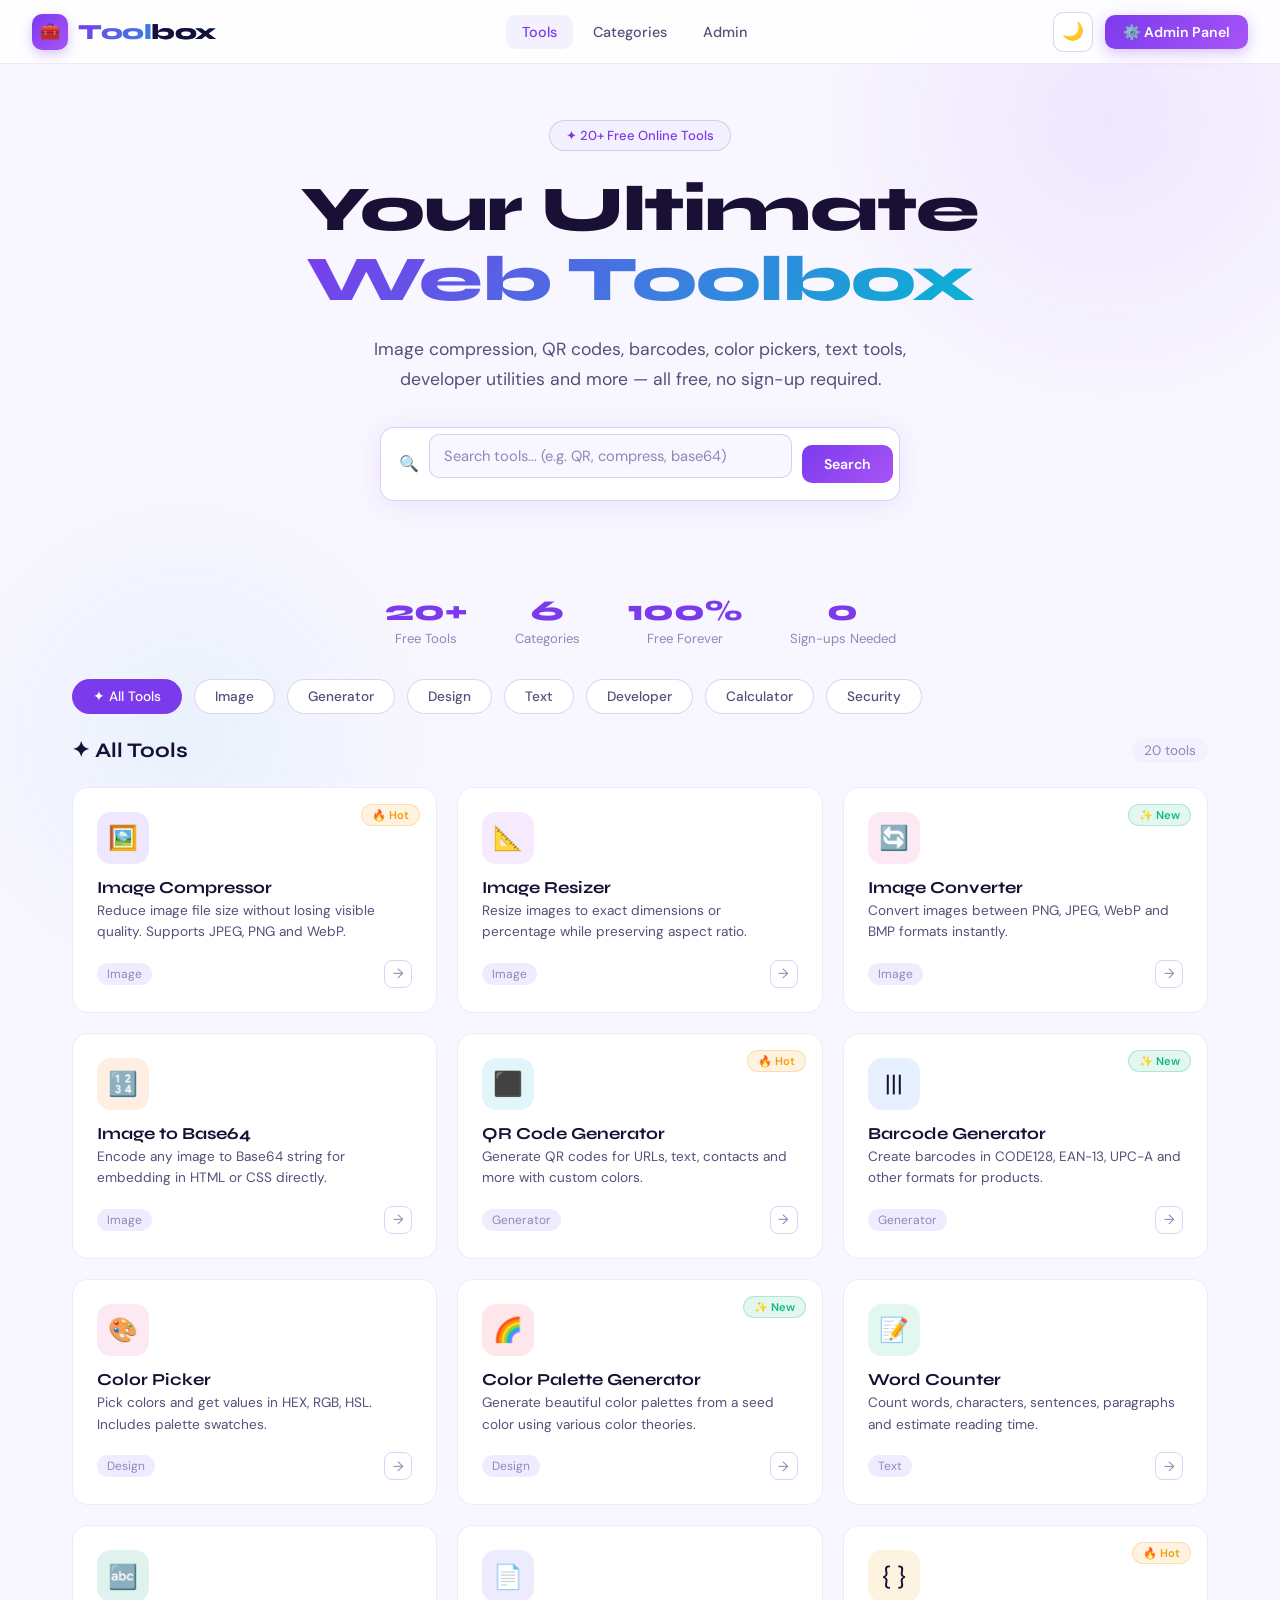
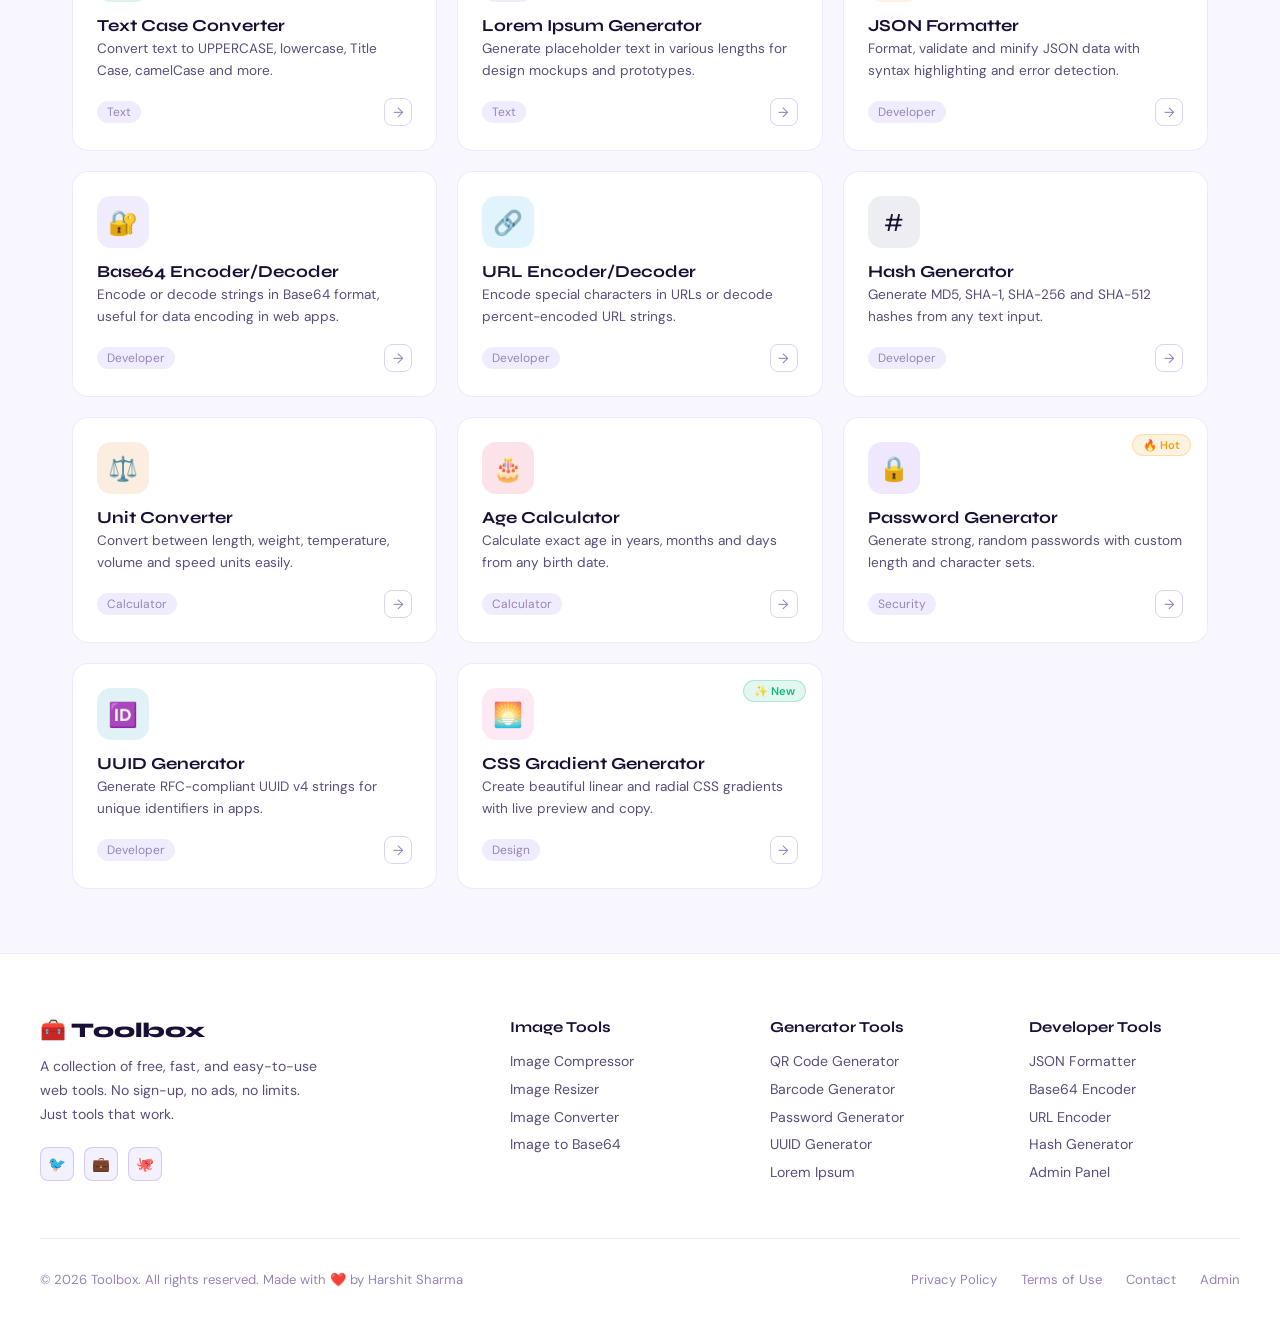
==== index.html @ 97816bcd "baby" ====
<!DOCTYPE html>
<html lang="en">
<head>
  <meta charset="UTF-8">
  <meta name="viewport" content="width=device-width, initial-scale=1.0">
  <title>Toolbox — All Web Tools in One Place</title>
  <link rel="stylesheet" href="css/style.css">
</head>
<body>

  <!-- ===== NAVBAR ===== -->
  <nav class="navbar" id="navbar">
    <a href="index.html" class="nav-logo">
      <div class="logo-icon">🧰</div>
      <span>Tool<span style="-webkit-text-fill-color:var(--text)">box</span></span>
    </a>
    <div class="nav-links">
      <a href="#tools" class="nav-link active">Tools</a>
      <a href="#categories" class="nav-link">Categories</a>
      <a href="admin.html" class="nav-link">Admin</a>
    </div>
    <div class="nav-actions">
      <button class="theme-toggle" title="Toggle theme">🌙</button>
      <a href="admin.html" class="btn-admin">⚙️ Admin Panel</a>
    </div>
    <!-- Logged-in user menu -->
      <div id="userNav" style="display:none;align-items:center;gap:10px;position:relative">
        <div class="user-avatar" id="userAvatar" onclick="toggleUserMenu()" title="Account menu"></div>
        <div class="user-menu" id="userMenu">
          <div class="user-menu-header">
            <div class="user-menu-name" id="userMenuName"></div>
            <div class="user-menu-email" id="userMenuEmail"></div>
          </div>
          <a href="index.html" class="user-menu-item">🧰 My Tools</a>
          <a href="admin.html" class="user-menu-item">⚙️ Admin Panel</a>
          <a href="auth.html?redirect=force" class="user-menu-item" onclick="logout();return false">🚪 Sign Out</a>
        </div>
      </div>
    </div>
  </nav>

  <!-- ===== HOME PAGE ===== -->
  <div id="homePage">

    <!-- HERO -->
    <section class="hero">
      <div class="hero-badge">✦ 20+ Free Online Tools</div>
      <h1>Your Ultimate<br><span class="gradient-text">Web Toolbox</span></h1>
      <p>Image compression, QR codes, barcodes, color pickers, text tools, developer utilities and more — all free, no sign-up required.</p>
      <div class="hero-search">
        <span style="font-size:1rem;color:var(--text3)">🔍</span>
        <input type="text" id="searchInput" placeholder="Search tools... (e.g. QR, compress, base64)">
        <button class="search-btn">Search</button>
      </div>
    </section>

    <!-- STATS -->
    <div class="stats-bar">
      <div class="stat-item"><div class="num">20+</div><div class="lbl">Free Tools</div></div>
      <div class="stat-item"><div class="num">6</div><div class="lbl">Categories</div></div>
      <div class="stat-item"><div class="num">100%</div><div class="lbl">Free Forever</div></div>
      <div class="stat-item"><div class="num">0</div><div class="lbl">Sign-ups Needed</div></div>
    </div>

    <!-- FILTERS -->
    <div class="filters-wrap" id="filtersWrap"></div>

    <!-- TOOLS GRID -->
    <section class="tools-section" id="tools">
      <div class="section-header">
        <div class="section-title">✦ All Tools</div>
        <div class="tools-count" id="toolsCount">Loading...</div>
      </div>
      <div class="tools-grid" id="toolsGrid"></div>
    </section>

  </div>

  <!-- ===== TOOL PAGE ===== -->
  <div id="toolPage" class="hidden">
    <div class="tool-page-header">
      <button class="back-btn" onclick="goHome()">← Back to Tools</button>
      <div style="display:flex;align-items:center;gap:14px">
        <div id="toolPageIcon" style="font-size:2.5rem"></div>
        <div>
          <h1 class="tool-page-title" id="toolPageTitle"></h1>
          <p class="tool-page-desc" id="toolPageDesc"></p>
        </div>
      </div>
    </div>
    <div class="tool-container">
      <div id="toolContent"></div>
    </div>
  </div>

  <!-- ===== FOOTER ===== -->
  <footer class="footer" id="footer">
    <div class="footer-grid">
      <div class="footer-brand">
        <div class="logo">🧰 Toolbox</div>
        <p>A collection of free, fast, and easy-to-use web tools. No sign-up, no ads, no limits. Just tools that work.</p>
        <div style="display:flex;gap:10px;margin-top:1.25rem">
          <a href="#" style="width:34px;height:34px;border-radius:8px;background:var(--surface2);border:1px solid var(--border2);display:flex;align-items:center;justify-content:center;font-size:0.9rem;text-decoration:none">🐦</a>
          <a href="#" style="width:34px;height:34px;border-radius:8px;background:var(--surface2);border:1px solid var(--border2);display:flex;align-items:center;justify-content:center;font-size:0.9rem;text-decoration:none">💼</a>
          <a href="#" style="width:34px;height:34px;border-radius:8px;background:var(--surface2);border:1px solid var(--border2);display:flex;align-items:center;justify-content:center;font-size:0.9rem;text-decoration:none">🐙</a>
        </div>
      </div>
      <div class="footer-col">
        <h4>Image Tools</h4>
        <a href="#" onclick="openTool('img-compress');return false">Image Compressor</a>
        <a href="#" onclick="openTool('img-resize');return false">Image Resizer</a>
        <a href="#" onclick="openTool('img-convert');return false">Image Converter</a>
        <a href="#" onclick="openTool('img-bg-color');return false">Image to Base64</a>
      </div>
      <div class="footer-col">
        <h4>Generator Tools</h4>
        <a href="#" onclick="openTool('qr-gen');return false">QR Code Generator</a>
        <a href="#" onclick="openTool('barcode-gen');return false">Barcode Generator</a>
        <a href="#" onclick="openTool('password-gen');return false">Password Generator</a>
        <a href="#" onclick="openTool('uuid-gen');return false">UUID Generator</a>
        <a href="#" onclick="openTool('lorem-gen');return false">Lorem Ipsum</a>
      </div>
      <div class="footer-col">
        <h4>Developer Tools</h4>
        <a href="#" onclick="openTool('json-formatter');return false">JSON Formatter</a>
        <a href="#" onclick="openTool('base64');return false">Base64 Encoder</a>
        <a href="#" onclick="openTool('url-encode');return false">URL Encoder</a>
        <a href="#" onclick="openTool('hash-gen');return false">Hash Generator</a>
        <a href="admin.html">Admin Panel</a>
      </div>
    </div>
    <div class="footer-bottom">
      <p>© 2026 Toolbox. All rights reserved. Made with ❤️ by Harshit Sharma</p>
      <div class="footer-links">
        <a href="#">Privacy Policy</a>
        <a href="#">Terms of Use</a>
        <a href="#">Contact</a>
        <a href="admin.html">Admin</a>
      </div>
    </div>
  </footer>

  <!-- Toast container -->
  <div class="toast-container"></div>

  <script src="js/main.js"></script>
  <script>
    function initAuth() {
      const sess = JSON.parse(localStorage.getItem('toolbox_session') || sessionStorage.getItem('toolbox_session') || 'null');
      const guestNav = document.getElementById('guestNav');
      const userNav = document.getElementById('userNav');
      if (sess && sess.loggedIn) {
        guestNav.style.display = 'none';
        userNav.style.display = 'flex';
        const initials = sess.name.split(' ').map(w=>w[0]).join('').slice(0,2).toUpperCase();
        document.getElementById('userAvatar').textContent = initials;
        document.getElementById('userMenuName').textContent = sess.name;
        document.getElementById('userMenuEmail').textContent = sess.email;
      } else {
        guestNav.style.display = 'flex';
        userNav.style.display = 'none';
      }
    }
    function toggleUserMenu() {
      document.getElementById('userMenu').classList.toggle('open');
    }
    function logout() {
      localStorage.removeItem('toolbox_session');
      sessionStorage.removeItem('toolbox_session');
      showToast('Signed out successfully', 'info');
      setTimeout(() => { initAuth(); }, 300);
    }
    document.addEventListener('click', (e) => {
      const menu = document.getElementById('userMenu');
      const avatar = document.getElementById('userAvatar');
      if (menu && !menu.contains(e.target) && e.target !== avatar) menu.classList.remove('open');
    });
    initAuth();
  </script>
</body>
</html>
---- css/style.css ----
/* ===== GOOGLE FONTS ===== */
@import url('https://fonts.googleapis.com/css2?family=Syne:wght@400;500;600;700;800&family=DM+Sans:ital,opsz,wght@0,9..40,300;0,9..40,400;0,9..40,500;0,9..40,600;1,9..40,300&display=swap');

/* ===== CSS VARIABLES ===== */
:root {
  --font-display: 'Syne', sans-serif;
  --font-body: 'DM Sans', sans-serif;

  /* Light Theme */
  --bg: #f8f6ff;
  --bg2: #ffffff;
  --bg3: #f0ecff;
  --surface: #ffffff;
  --surface2: #f4f1ff;
  --border: rgba(120, 80, 220, 0.12);
  --border2: rgba(120, 80, 220, 0.25);
  --text: #1a1035;
  --text2: #5a4d7a;
  --text3: #9585b8;
  --accent: #7c3aed;
  --accent2: #a855f7;
  --accent3: #06b6d4;
  --accent4: #f59e0b;
  --green: #10b981;
  --pink: #ec4899;
  --red: #ef4444;
  --shadow: 0 4px 24px rgba(124, 58, 237, 0.10);
  --shadow2: 0 8px 40px rgba(124, 58, 237, 0.18);
  --nav-bg: rgba(255,255,255,0.85);
  --card-hover: rgba(124, 58, 237, 0.04);
  --radius: 16px;
  --radius-sm: 10px;
  --radius-lg: 24px;
  --transition: all 0.3s cubic-bezier(0.4, 0, 0.2, 1);
}

[data-theme="dark"] {
  --bg: #0f0a1e;
  --bg2: #1a1035;
  --bg3: #150d2a;
  --surface: #1e1540;
  --surface2: #251b4a;
  --border: rgba(160, 120, 255, 0.12);
  --border2: rgba(160, 120, 255, 0.28);
  --text: #f0ecff;
  --text2: #c4b5fd;
  --text3: #7c6aaa;
  --accent: #a78bfa;
  --accent2: #c084fc;
  --accent3: #22d3ee;
  --accent4: #fbbf24;
  --green: #34d399;
  --pink: #f472b6;
  --red: #f87171;
  --shadow: 0 4px 24px rgba(0,0,0,0.4);
  --shadow2: 0 8px 40px rgba(0,0,0,0.6);
  --nav-bg: rgba(15, 10, 30, 0.9);
  --card-hover: rgba(167, 139, 250, 0.06);
}

/* ===== RESET ===== */
*, *::before, *::after { box-sizing: border-box; margin: 0; padding: 0; }
html { scroll-behavior: smooth; }
body {
  font-family: var(--font-body);
  background: var(--bg);
  color: var(--text);
  min-height: 100vh;
  transition: background 0.4s, color 0.4s;
  overflow-x: hidden;
}

/* ===== SCROLLBAR ===== */
::-webkit-scrollbar { width: 6px; }
::-webkit-scrollbar-track { background: var(--bg); }
::-webkit-scrollbar-thumb { background: var(--accent); border-radius: 99px; }

/* ===== BACKGROUND DECORATION ===== */
body::before {
  content: '';
  position: fixed;
  top: -20%;
  right: -10%;
  width: 600px;
  height: 600px;
  background: radial-gradient(circle, rgba(124,58,237,0.08) 0%, transparent 70%);
  pointer-events: none;
  z-index: 0;
  animation: bgPulse 8s ease-in-out infinite alternate;
}
body::after {
  content: '';
  position: fixed;
  bottom: -10%;
  left: -5%;
  width: 500px;
  height: 500px;
  background: radial-gradient(circle, rgba(6,182,212,0.06) 0%, transparent 70%);
  pointer-events: none;
  z-index: 0;
  animation: bgPulse 10s ease-in-out infinite alternate-reverse;
}
@keyframes bgPulse { from { transform: scale(1); opacity: 0.5; } to { transform: scale(1.2); opacity: 1; } }

/* ===== NAVBAR ===== */
.navbar {
  position: fixed;
  top: 0;
  left: 0;
  right: 0;
  z-index: 1000;
  background: var(--nav-bg);
  backdrop-filter: blur(20px);
  -webkit-backdrop-filter: blur(20px);
  border-bottom: 1px solid var(--border);
  padding: 0 2rem;
  height: 64px;
  display: flex;
  align-items: center;
  justify-content: space-between;
  transition: var(--transition);
}
.navbar.scrolled { box-shadow: var(--shadow); }
.nav-logo {
  display: flex;
  align-items: center;
  gap: 10px;
  text-decoration: none;
  font-family: var(--font-display);
  font-size: 1.35rem;
  font-weight: 800;
  color: var(--text);
  letter-spacing: -0.5px;
}
.nav-logo .logo-icon {
  width: 36px;
  height: 36px;
  background: linear-gradient(135deg, var(--accent), var(--accent2));
  border-radius: 10px;
  display: flex;
  align-items: center;
  justify-content: center;
  font-size: 1rem;
  box-shadow: 0 4px 12px rgba(124,58,237,0.3);
  animation: logoFloat 4s ease-in-out infinite;
}
@keyframes logoFloat { 0%,100% { transform: translateY(0); } 50% { transform: translateY(-3px); } }
.nav-logo span { background: linear-gradient(135deg, var(--accent), var(--accent3)); -webkit-background-clip: text; -webkit-text-fill-color: transparent; background-clip: text; }

.nav-links { display: flex; align-items: center; gap: 0.25rem; }
.nav-link {
  padding: 8px 16px;
  border-radius: var(--radius-sm);
  text-decoration: none;
  font-size: 0.9rem;
  font-weight: 500;
  color: var(--text2);
  transition: var(--transition);
}
.nav-link:hover, .nav-link.active { color: var(--accent); background: var(--surface2); }

.nav-actions { display: flex; align-items: center; gap: 0.75rem; }
.theme-toggle {
  width: 40px;
  height: 40px;
  border-radius: 10px;
  border: 1px solid var(--border2);
  background: var(--surface);
  cursor: pointer;
  display: flex;
  align-items: center;
  justify-content: center;
  font-size: 1.1rem;
  transition: var(--transition);
  color: var(--text2);
}
.theme-toggle:hover { background: var(--surface2); transform: rotate(20deg); }
.btn-admin {
  padding: 8px 18px;
  background: linear-gradient(135deg, var(--accent), var(--accent2));
  color: #fff;
  border: none;
  border-radius: var(--radius-sm);
  font-size: 0.88rem;
  font-weight: 600;
  cursor: pointer;
  text-decoration: none;
  display: inline-flex;
  align-items: center;
  gap: 6px;
  transition: var(--transition);
  font-family: var(--font-body);
  box-shadow: 0 4px 14px rgba(124,58,237,0.3);
}
.btn-admin:hover { transform: translateY(-2px); box-shadow: 0 6px 20px rgba(124,58,237,0.4); }

/* ===== HERO SECTION ===== */
.hero {
  padding: 120px 2rem 60px;
  text-align: center;
  position: relative;
  z-index: 1;
}
.hero-badge {
  display: inline-flex;
  align-items: center;
  gap: 6px;
  background: var(--surface2);
  border: 1px solid var(--border2);
  border-radius: 99px;
  padding: 6px 16px;
  font-size: 0.82rem;
  font-weight: 500;
  color: var(--accent);
  margin-bottom: 1.5rem;
  animation: fadeDown 0.6s ease both;
}
.hero h1 {
  font-family: var(--font-display);
  font-size: clamp(2.4rem, 6vw, 4rem);
  font-weight: 800;
  line-height: 1.1;
  letter-spacing: -1px;
  margin-bottom: 1.2rem;
  animation: fadeUp 0.7s ease 0.1s both;
}
.hero h1 .gradient-text {
  background: linear-gradient(135deg, var(--accent), var(--accent3));
  -webkit-background-clip: text;
  -webkit-text-fill-color: transparent;
  background-clip: text;
}
.hero p {
  font-size: 1.1rem;
  color: var(--text2);
  max-width: 560px;
  margin: 0 auto 2rem;
  line-height: 1.7;
  animation: fadeUp 0.7s ease 0.2s both;
}
.hero-search {
  display: flex;
  align-items: center;
  max-width: 520px;
  margin: 0 auto;
  background: var(--surface);
  border: 1.5px solid var(--border2);
  border-radius: 14px;
  padding: 6px 6px 6px 18px;
  gap: 10px;
  box-shadow: var(--shadow);
  animation: fadeUp 0.7s ease 0.3s both;
  transition: var(--transition);
}
.hero-search:focus-within { border-color: var(--accent); box-shadow: 0 0 0 4px rgba(124,58,237,0.12); }
.hero-search input {
  flex: 1;
  border: none;
  outline: none;
  background: transparent;
  font-family: var(--font-body);
  font-size: 0.95rem;
  color: var(--text);
}
.hero-search input::placeholder { color: var(--text3); }
.search-btn {
  padding: 10px 22px;
  background: linear-gradient(135deg, var(--accent), var(--accent2));
  color: #fff;
  border: none;
  border-radius: 10px;
  font-size: 0.88rem;
  font-weight: 600;
  cursor: pointer;
  font-family: var(--font-body);
  transition: var(--transition);
}
.search-btn:hover { opacity: 0.9; transform: scale(0.98); }

/* ===== STATS BAR ===== */
.stats-bar {
  display: flex;
  justify-content: center;
  gap: 3rem;
  padding: 2rem;
  animation: fadeUp 0.7s ease 0.4s both;
  position: relative;
  z-index: 1;
}
.stat-item { text-align: center; }
.stat-item .num { font-family: var(--font-display); font-size: 1.8rem; font-weight: 800; color: var(--accent); }
.stat-item .lbl { font-size: 0.82rem; color: var(--text3); margin-top: 2px; }

/* ===== CATEGORY FILTERS ===== */
.filters-wrap {
  padding: 0 2rem 1.5rem;
  display: flex;
  align-items: center;
  gap: 0.75rem;
  overflow-x: auto;
  scrollbar-width: none;
  position: relative;
  z-index: 1;
  max-width: 1200px;
  margin: 0 auto;
}
.filters-wrap::-webkit-scrollbar { display: none; }
.filter-btn {
  padding: 8px 20px;
  border-radius: 99px;
  border: 1.5px solid var(--border2);
  background: var(--surface);
  font-size: 0.85rem;
  font-weight: 500;
  color: var(--text2);
  cursor: pointer;
  white-space: nowrap;
  transition: var(--transition);
  font-family: var(--font-body);
}
.filter-btn:hover { border-color: var(--accent); color: var(--accent); }
.filter-btn.active { background: var(--accent); color: #fff; border-color: var(--accent); }

/* ===== TOOLS GRID ===== */
.tools-section {
  padding: 0 2rem 4rem;
  max-width: 1200px;
  margin: 0 auto;
  position: relative;
  z-index: 1;
}
.section-header {
  display: flex;
  align-items: center;
  justify-content: space-between;
  margin-bottom: 1.5rem;
}
.section-title {
  font-family: var(--font-display);
  font-size: 1.3rem;
  font-weight: 700;
  color: var(--text);
}
.tools-count {
  font-size: 0.85rem;
  color: var(--text3);
  background: var(--surface2);
  padding: 4px 12px;
  border-radius: 99px;
}
.tools-grid {
  display: grid;
  grid-template-columns: repeat(auto-fill, minmax(280px, 1fr));
  gap: 1.25rem;
}

/* ===== TOOL CARD ===== */
.tool-card {
  background: var(--surface);
  border: 1px solid var(--border);
  border-radius: var(--radius);
  padding: 1.5rem;
  cursor: pointer;
  text-decoration: none;
  color: inherit;
  display: flex;
  flex-direction: column;
  gap: 0.8rem;
  transition: var(--transition);
  position: relative;
  overflow: hidden;
  animation: cardIn 0.5s ease both;
}
.tool-card::before {
  content: '';
  position: absolute;
  top: 0; left: 0; right: 0;
  height: 3px;
  background: linear-gradient(90deg, var(--card-accent, var(--accent)), var(--card-accent2, var(--accent2)));
  transform: scaleX(0);
  transform-origin: left;
  transition: transform 0.3s ease;
}
.tool-card:hover::before { transform: scaleX(1); }
.tool-card:hover {
  transform: translateY(-4px);
  box-shadow: var(--shadow2);
  border-color: var(--border2);
  background: var(--card-hover);
}
.card-icon {
  width: 52px;
  height: 52px;
  border-radius: 14px;
  display: flex;
  align-items: center;
  justify-content: center;
  font-size: 1.5rem;
  background: var(--icon-bg, var(--surface2));
  transition: var(--transition);
}
.tool-card:hover .card-icon { transform: scale(1.1) rotate(-5deg); }
.card-badge {
  position: absolute;
  top: 1rem;
  right: 1rem;
  font-size: 0.7rem;
  font-weight: 600;
  padding: 3px 10px;
  border-radius: 99px;
  background: var(--surface2);
  color: var(--accent);
  border: 1px solid var(--border2);
}
.card-badge.new { background: rgba(16,185,129,0.12); color: var(--green); border-color: rgba(16,185,129,0.25); }
.card-badge.hot { background: rgba(245,158,11,0.12); color: var(--accent4); border-color: rgba(245,158,11,0.25); }
.card-name {
  font-family: var(--font-display);
  font-size: 1.05rem;
  font-weight: 700;
  color: var(--text);
  margin-bottom: 2px;
}
.card-desc {
  font-size: 0.85rem;
  color: var(--text2);
  line-height: 1.6;
  flex: 1;
}
.card-meta {
  display: flex;
  align-items: center;
  justify-content: space-between;
  margin-top: 0.25rem;
}
.card-category {
  font-size: 0.75rem;
  color: var(--text3);
  background: var(--bg3);
  padding: 3px 10px;
  border-radius: 99px;
}
.card-arrow {
  width: 28px;
  height: 28px;
  border-radius: 8px;
  border: 1px solid var(--border2);
  display: flex;
  align-items: center;
  justify-content: center;
  font-size: 0.85rem;
  color: var(--text3);
  transition: var(--transition);
}
.tool-card:hover .card-arrow { background: var(--accent); color: #fff; border-color: var(--accent); transform: translateX(3px); }

@keyframes cardIn {
  from { opacity: 0; transform: translateY(20px); }
  to { opacity: 1; transform: translateY(0); }
}

/* ===== TOOL PAGE ===== */
.tool-page { display: none; }
.tool-page.active { display: block; }
.tool-page-header {
  padding: 90px 2rem 2rem;
  max-width: 800px;
  margin: 0 auto;
  position: relative;
  z-index: 1;
}
.back-btn {
  display: inline-flex;
  align-items: center;
  gap: 8px;
  font-size: 0.88rem;
  color: var(--text2);
  background: var(--surface);
  border: 1px solid var(--border2);
  border-radius: var(--radius-sm);
  padding: 8px 16px;
  cursor: pointer;
  margin-bottom: 1.5rem;
  transition: var(--transition);
  font-family: var(--font-body);
}
.back-btn:hover { color: var(--accent); border-color: var(--accent); }
.tool-page-title {
  font-family: var(--font-display);
  font-size: 2rem;
  font-weight: 800;
  margin-bottom: 0.5rem;
}
.tool-page-desc { font-size: 1rem; color: var(--text2); line-height: 1.7; }

.tool-container {
  max-width: 800px;
  margin: 0 auto;
  padding: 0 2rem 4rem;
  position: relative;
  z-index: 1;
}
.tool-card-inner {
  background: var(--surface);
  border: 1px solid var(--border);
  border-radius: var(--radius-lg);
  padding: 2rem;
  box-shadow: var(--shadow);
}
.tool-card-inner h3 {
  font-family: var(--font-display);
  font-size: 1.1rem;
  font-weight: 700;
  margin-bottom: 1.2rem;
  color: var(--text);
}

/* ===== FORM ELEMENTS ===== */
label { font-size: 0.85rem; color: var(--text2); margin-bottom: 6px; display: block; font-weight: 500; }
input[type="text"], input[type="number"], input[type="email"], input[type="url"],
select, textarea {
  width: 100%;
  padding: 11px 14px;
  border-radius: var(--radius-sm);
  border: 1.5px solid var(--border2);
  background: var(--bg);
  color: var(--text);
  font-family: var(--font-body);
  font-size: 0.92rem;
  outline: none;
  transition: var(--transition);
  margin-bottom: 1rem;
}
input:focus, select:focus, textarea:focus { border-color: var(--accent); box-shadow: 0 0 0 4px rgba(124,58,237,0.1); }
textarea { resize: vertical; min-height: 100px; }
input[type="color"] {
  width: 100%;
  height: 48px;
  border-radius: var(--radius-sm);
  border: 1.5px solid var(--border2);
  background: var(--bg);
  cursor: pointer;
  padding: 4px;
  margin-bottom: 1rem;
}
input[type="range"] { width: 100%; accent-color: var(--accent); margin-bottom: 1rem; }
.input-row { display: flex; gap: 1rem; }
.input-row > * { flex: 1; }
.label-row { display: flex; justify-content: space-between; font-size: 0.82rem; color: var(--text3); margin-bottom: 5px; }

/* ===== BUTTONS ===== */
.btn {
  display: inline-flex;
  align-items: center;
  justify-content: center;
  gap: 8px;
  padding: 11px 24px;
  border-radius: var(--radius-sm);
  font-family: var(--font-body);
  font-size: 0.92rem;
  font-weight: 600;
  cursor: pointer;
  transition: var(--transition);
  border: none;
}
.btn-primary {
  background: linear-gradient(135deg, var(--accent), var(--accent2));
  color: #fff;
  box-shadow: 0 4px 14px rgba(124,58,237,0.3);
}
.btn-primary:hover { transform: translateY(-2px); box-shadow: 0 6px 20px rgba(124,58,237,0.4); }
.btn-secondary {
  background: var(--surface2);
  color: var(--text);
  border: 1px solid var(--border2);
}
.btn-secondary:hover { background: var(--bg3); transform: translateY(-1px); }
.btn-success {
  background: linear-gradient(135deg, var(--green), #059669);
  color: #fff;
}
.btn-danger { background: linear-gradient(135deg, var(--red), #dc2626); color: #fff; }
.btn-sm { padding: 7px 16px; font-size: 0.82rem; }
.btn-block { width: 100%; }
.btn-row { display: flex; gap: 10px; flex-wrap: wrap; margin-top: 0.5rem; }

/* ===== DROP ZONE ===== */
.drop-zone {
  border: 2px dashed var(--border2);
  border-radius: var(--radius);
  padding: 2.5rem;
  text-align: center;
  cursor: pointer;
  transition: var(--transition);
  background: var(--bg);
  margin-bottom: 1rem;
}
.drop-zone:hover, .drop-zone.dragover { background: var(--surface2); border-color: var(--accent); }
.drop-zone .dz-icon { font-size: 2.5rem; margin-bottom: 0.75rem; }
.drop-zone p { color: var(--text2); font-size: 0.9rem; }
.drop-zone p strong { color: var(--accent); }
.drop-zone p small { display: block; margin-top: 4px; color: var(--text3); font-size: 0.8rem; }

/* ===== RESULT BOX ===== */
.result-box {
  background: var(--bg3);
  border: 1px solid var(--border2);
  border-radius: var(--radius-sm);
  padding: 1rem;
  margin-top: 1rem;
  font-size: 0.88rem;
  color: var(--text2);
  word-break: break-all;
  line-height: 1.6;
}
.result-box.success { background: rgba(16,185,129,0.08); border-color: rgba(16,185,129,0.25); color: var(--green); }
.result-box.error { background: rgba(239,68,68,0.08); border-color: rgba(239,68,68,0.25); color: var(--red); }
.result-box pre { font-family: monospace; white-space: pre-wrap; }

/* ===== STATS ROW ===== */
.stats-row { display: flex; gap: 10px; flex-wrap: wrap; margin-top: 1rem; }
.stat-chip {
  flex: 1;
  min-width: 100px;
  background: var(--bg3);
  border: 1px solid var(--border);
  border-radius: var(--radius-sm);
  padding: 0.75rem;
  text-align: center;
}
.stat-chip .val { font-family: var(--font-display); font-size: 1.3rem; font-weight: 700; color: var(--accent); }
.stat-chip .lbl { font-size: 0.75rem; color: var(--text3); margin-top: 2px; }

/* ===== SWATCHES ===== */
.swatch-row { display: flex; gap: 8px; flex-wrap: wrap; margin: 0.5rem 0 1rem; }
.swatch {
  width: 38px;
  height: 38px;
  border-radius: 10px;
  cursor: pointer;
  border: 3px solid transparent;
  transition: var(--transition);
}
.swatch:hover { transform: scale(1.15); border-color: var(--accent); }
.copy-group { display: flex; gap: 8px; margin-bottom: 0.75rem; }
.copy-group input { flex: 1; margin-bottom: 0; }
.copy-group .btn { flex-shrink: 0; margin-top: 0; }

/* ===== CANVAS ===== */
canvas { display: block; margin: 1rem auto; border-radius: 12px; max-width: 100%; }
img.preview { max-width: 100%; border-radius: 12px; margin-top: 0.75rem; }

/* ===== TOAST ===== */
.toast-container { position: fixed; bottom: 2rem; right: 2rem; z-index: 9999; display: flex; flex-direction: column; gap: 0.5rem; }
.toast {
  background: var(--surface);
  border: 1px solid var(--border2);
  border-radius: var(--radius-sm);
  padding: 12px 20px;
  font-size: 0.88rem;
  color: var(--text);
  box-shadow: var(--shadow2);
  display: flex;
  align-items: center;
  gap: 10px;
  animation: toastIn 0.3s ease;
  max-width: 320px;
}
.toast.success { border-left: 3px solid var(--green); }
.toast.error { border-left: 3px solid var(--red); }
.toast.info { border-left: 3px solid var(--accent3); }
@keyframes toastIn { from { opacity: 0; transform: translateX(40px); } to { opacity: 1; transform: translateX(0); } }
@keyframes toastOut { to { opacity: 0; transform: translateX(40px); } }

/* ===== FOOTER ===== */
.footer {
  background: var(--surface);
  border-top: 1px solid var(--border);
  padding: 4rem 2rem 2rem;
  position: relative;
  z-index: 1;
}
.footer-grid {
  max-width: 1200px;
  margin: 0 auto;
  display: grid;
  grid-template-columns: 2fr 1fr 1fr 1fr;
  gap: 3rem;
  margin-bottom: 3rem;
}
.footer-brand .logo { font-family: var(--font-display); font-size: 1.3rem; font-weight: 800; color: var(--text); margin-bottom: 0.75rem; }
.footer-brand p { font-size: 0.88rem; color: var(--text2); line-height: 1.7; max-width: 280px; }
.footer-col h4 { font-family: var(--font-display); font-size: 0.95rem; font-weight: 700; margin-bottom: 1rem; color: var(--text); }
.footer-col a { display: block; font-size: 0.88rem; color: var(--text2); text-decoration: none; margin-bottom: 0.6rem; transition: var(--transition); }
.footer-col a:hover { color: var(--accent); transform: translateX(4px); }
.footer-bottom {
  max-width: 1200px;
  margin: 0 auto;
  display: flex;
  align-items: center;
  justify-content: space-between;
  padding-top: 2rem;
  border-top: 1px solid var(--border);
}
.footer-bottom p { font-size: 0.82rem; color: var(--text3); }
.footer-links { display: flex; gap: 1.5rem; }
.footer-links a { font-size: 0.82rem; color: var(--text3); text-decoration: none; transition: var(--transition); }
.footer-links a:hover { color: var(--accent); }

/* ===== ANIMATIONS ===== */
@keyframes fadeUp { from { opacity: 0; transform: translateY(24px); } to { opacity: 1; transform: translateY(0); } }
@keyframes fadeDown { from { opacity: 0; transform: translateY(-12px); } to { opacity: 1; transform: translateY(0); } }
@keyframes fadeIn { from { opacity: 0; } to { opacity: 1; } }
@keyframes spin { to { transform: rotate(360deg); } }
@keyframes pulse { 0%,100% { opacity: 1; } 50% { opacity: 0.5; } }
@keyframes shake { 0%,100%{transform:translateX(0)}25%{transform:translateX(-6px)}75%{transform:translateX(6px)} }

.spin { animation: spin 1s linear infinite; }
.pulse { animation: pulse 1.5s ease infinite; }
.hidden { display: none !important; }

/* ===== NO RESULTS ===== */
.no-results {
  grid-column: 1/-1;
  text-align: center;
  padding: 4rem 2rem;
  color: var(--text3);
}
.no-results .icon { font-size: 3rem; margin-bottom: 1rem; }
.no-results p { font-size: 0.95rem; }

/* ===== RESPONSIVE ===== */
@media (max-width: 900px) {
  .footer-grid { grid-template-columns: 1fr 1fr; gap: 2rem; }
  .stats-bar { gap: 1.5rem; }
}
@media (max-width: 600px) {
  .navbar { padding: 0 1rem; }
  .nav-links { display: none; }
  .hero { padding: 100px 1.2rem 40px; }
  .tools-section, .filters-wrap { padding-left: 1.2rem; padding-right: 1.2rem; }
  .tools-grid { grid-template-columns: 1fr; }
  .footer-grid { grid-template-columns: 1fr; }
  .footer-bottom { flex-direction: column; gap: 1rem; text-align: center; }
  .stats-bar { gap: 1rem; }
}

/* ===== USER AVATAR & MENU ===== */
.user-avatar {
  width: 36px; height: 36px;
  border-radius: 50%;
  background: linear-gradient(135deg, var(--accent), var(--accent2));
  color: #fff;
  font-size: 0.78rem;
  font-weight: 700;
  display: flex; align-items: center; justify-content: center;
  cursor: pointer;
  border: 2px solid var(--border2);
  transition: var(--transition);
  font-family: var(--font-display);
  user-select: none;
  flex-shrink: 0;
}
.user-avatar:hover { box-shadow: 0 0 0 4px rgba(124,58,237,0.2); }
.user-menu {
  position: absolute;
  top: calc(100% + 12px);
  right: 0;
  background: var(--surface);
  border: 1px solid var(--border2);
  border-radius: var(--radius);
  min-width: 220px;
  box-shadow: var(--shadow2);
  z-index: 500;
  overflow: hidden;
  opacity: 0;
  transform: translateY(-8px) scale(0.97);
  pointer-events: none;
  transition: var(--transition);
}
.user-menu.open {
  opacity: 1;
  transform: translateY(0) scale(1);
  pointer-events: all;
}
.user-menu-header {
  padding: 1rem 1.1rem;
  border-bottom: 1px solid var(--border);
  background: var(--bg3);
}
.user-menu-name { font-weight: 700; font-size: 0.92rem; color: var(--text); }
.user-menu-email { font-size: 0.78rem; color: var(--text3); margin-top: 2px; }
.user-menu-item {
  display: flex;
  align-items: center;
  gap: 10px;
  padding: 11px 1.1rem;
  font-size: 0.88rem;
  color: var(--text2);
  text-decoration: none;
  transition: var(--transition);
  cursor: pointer;
}
.user-menu-item:hover { background: var(--surface2); color: var(--accent); }
.user-menu-item:last-child { border-top: 1px solid var(--border); color: var(--red); }
.user-menu-item:last-child:hover { background: rgba(239,68,68,0.06); color: var(--red); }
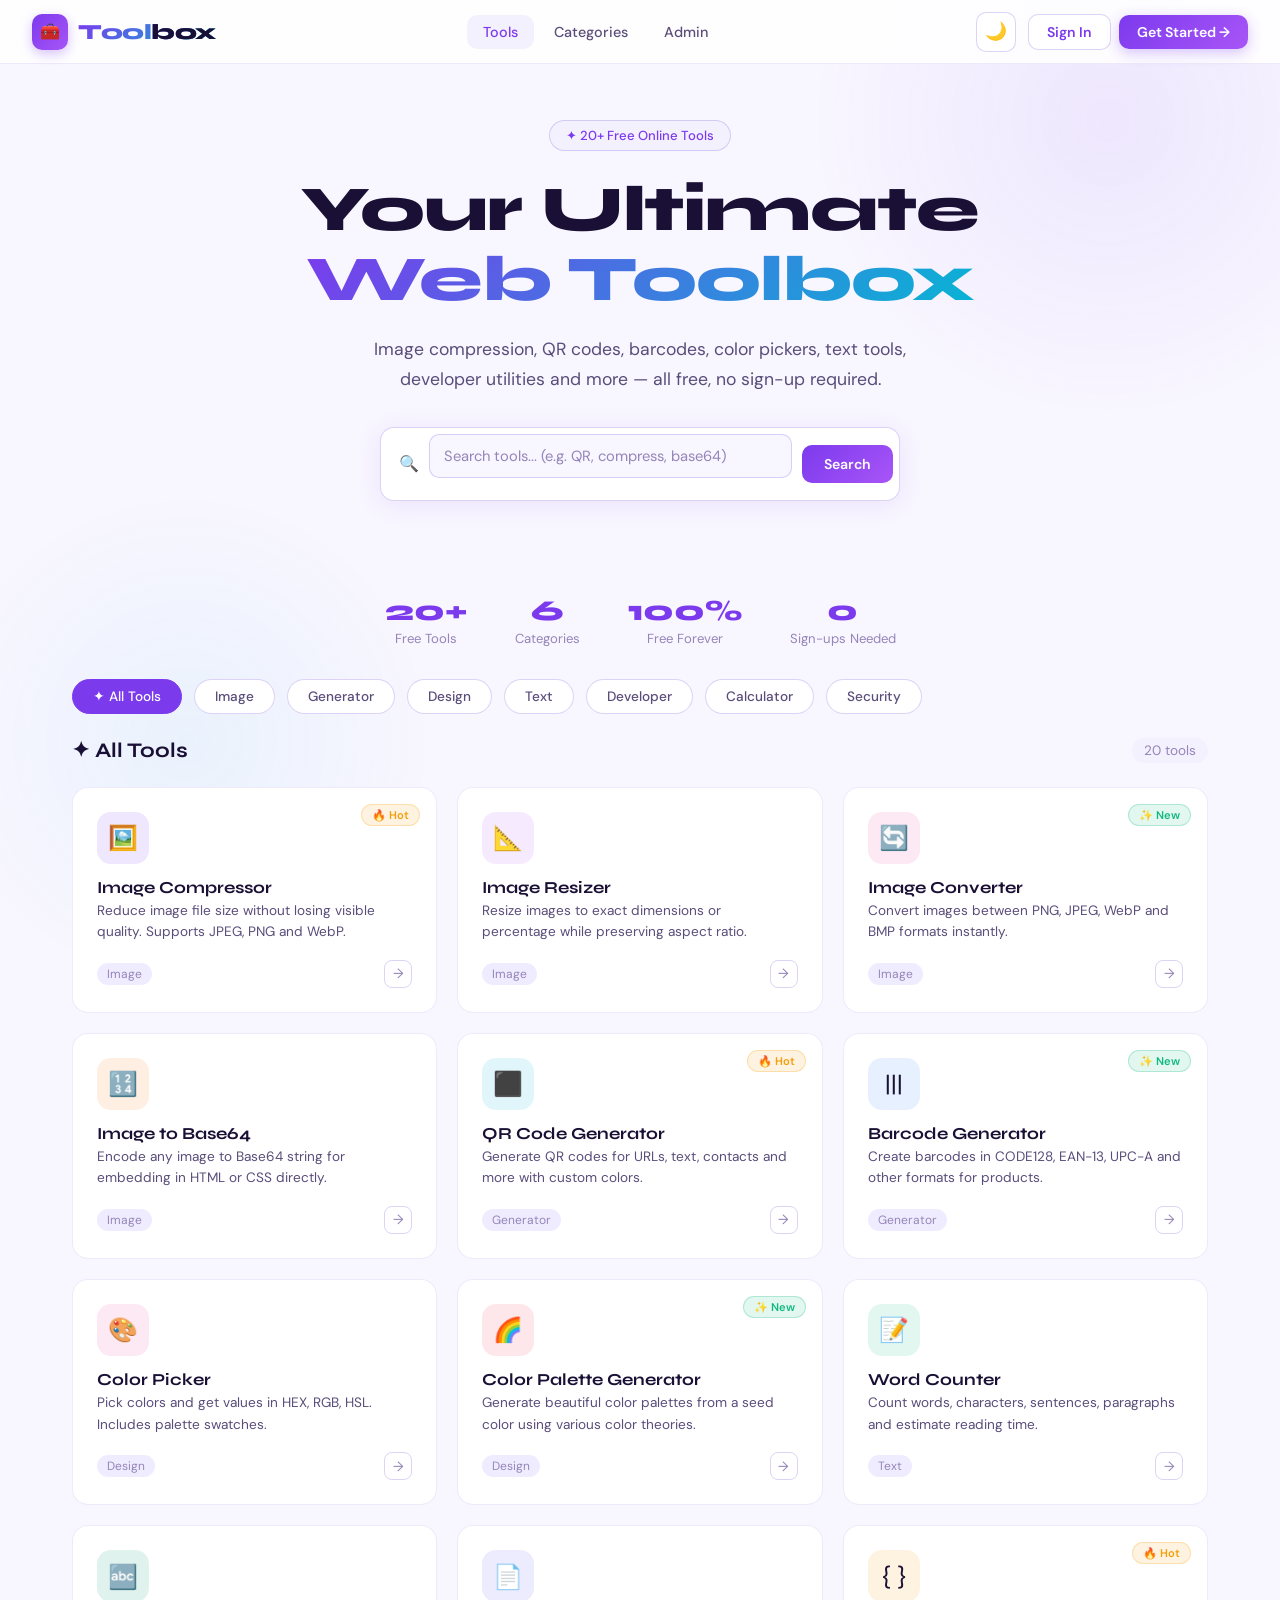
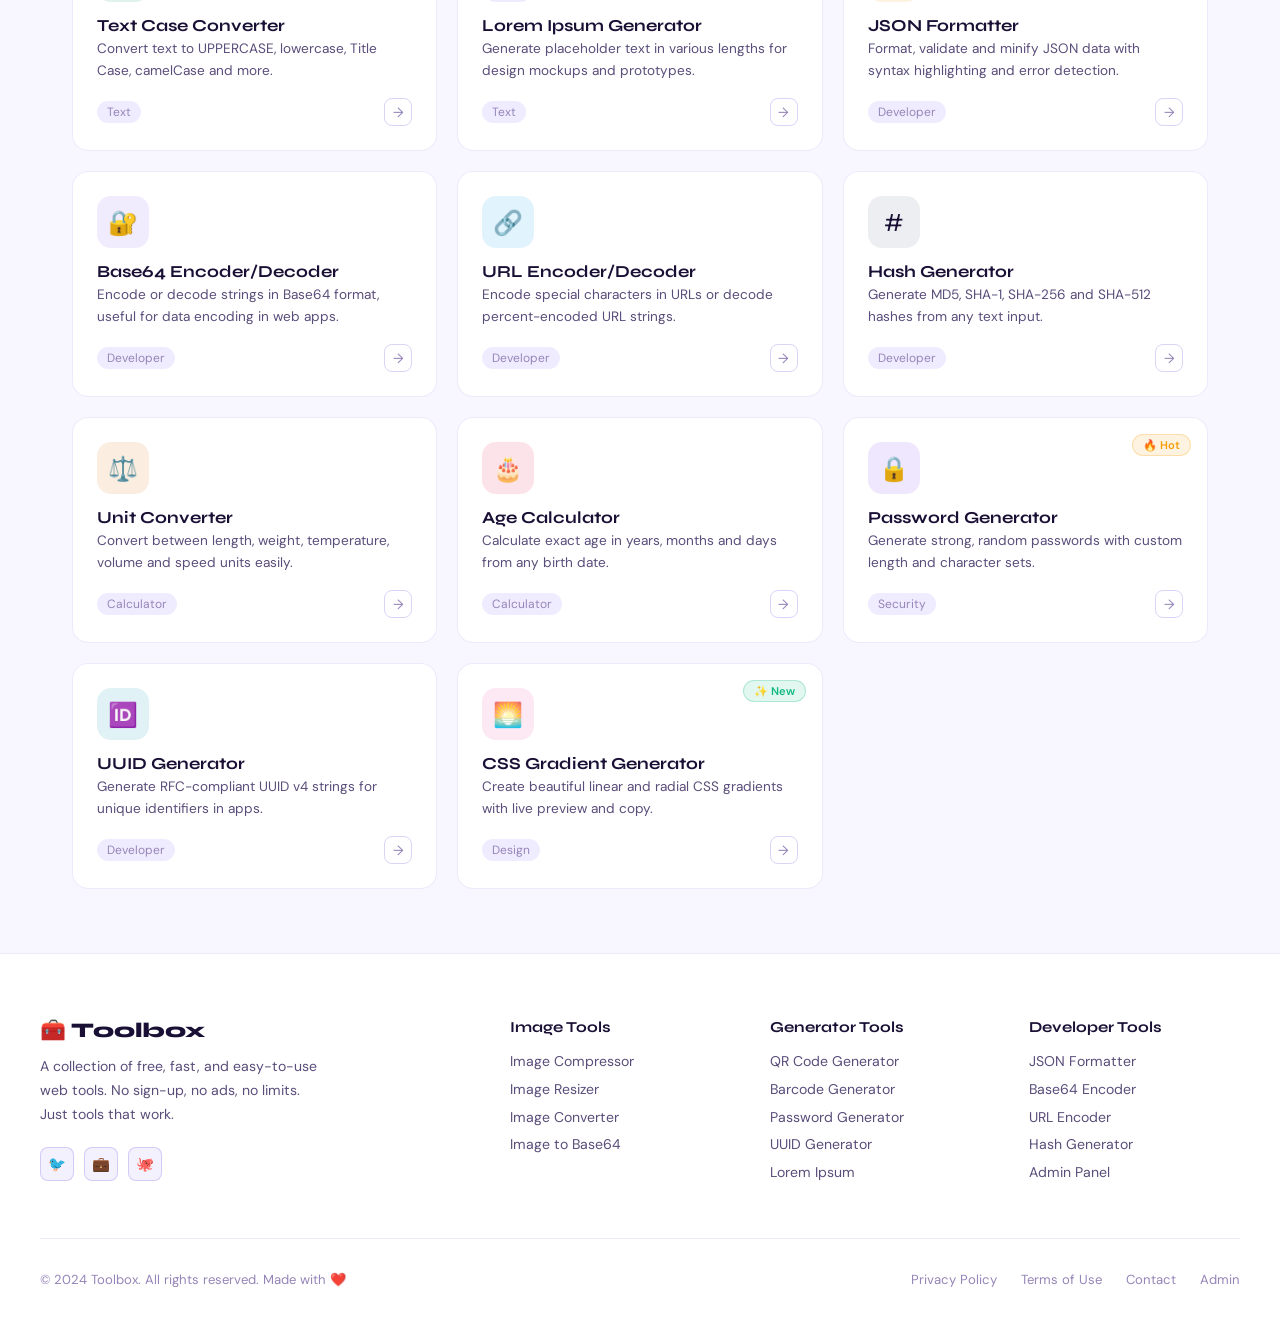
==== commit 7e7f7ed1: "Add files via upload" ====
--- a/index.html
+++ b/index.html
@@ -5,6 +5,13 @@
   <meta name="viewport" content="width=device-width, initial-scale=1.0">
   <title>Toolbox — All Web Tools in One Place</title>
   <link rel="stylesheet" href="css/style.css">
+  <script>
+    // Apply theme immediately to avoid flash
+    (function(){
+      var t = localStorage.getItem('toolbox_theme') || 'light';
+      document.documentElement.setAttribute('data-theme', t);
+    })();
+  </script>
 </head>
 <body>
 
@@ -21,10 +28,13 @@
     </div>
     <div class="nav-actions">
       <button class="theme-toggle" title="Toggle theme">🌙</button>
-      <a href="admin.html" class="btn-admin">⚙️ Admin Panel</a>
-    </div>
-    <!-- Logged-in user menu -->
-      <div id="userNav" style="display:none;align-items:center;gap:10px;position:relative">
+      <!-- Guest buttons -->
+      <div id="guestNav" class="nav-guest">
+        <a href="auth.html" class="btn-admin btn-signin">Sign In</a>
+        <a href="auth.html" class="btn-admin">Get Started →</a>
+      </div>
+      <!-- Logged-in user menu -->
+      <div id="userNav" class="nav-user">
         <div class="user-avatar" id="userAvatar" onclick="toggleUserMenu()" title="Account menu"></div>
         <div class="user-menu" id="userMenu">
           <div class="user-menu-header">
@@ -33,7 +43,7 @@
           </div>
           <a href="index.html" class="user-menu-item">🧰 My Tools</a>
           <a href="admin.html" class="user-menu-item">⚙️ Admin Panel</a>
-          <a href="auth.html?redirect=force" class="user-menu-item" onclick="logout();return false">🚪 Sign Out</a>
+          <a href="#" class="user-menu-item" onclick="logout();return false">🚪 Sign Out</a>
         </div>
       </div>
     </div>
@@ -130,7 +140,7 @@
       </div>
     </div>
     <div class="footer-bottom">
-      <p>© 2026 Toolbox. All rights reserved. Made with ❤️ by Harshit Sharma</p>
+      <p>© 2024 Toolbox. All rights reserved. Made with ❤️</p>
       <div class="footer-links">
         <a href="#">Privacy Policy</a>
         <a href="#">Terms of Use</a>
@@ -150,15 +160,15 @@
       const guestNav = document.getElementById('guestNav');
       const userNav = document.getElementById('userNav');
       if (sess && sess.loggedIn) {
-        guestNav.style.display = 'none';
-        userNav.style.display = 'flex';
+        guestNav.classList.add('nav-hidden');
+        userNav.classList.add('nav-visible');
         const initials = sess.name.split(' ').map(w=>w[0]).join('').slice(0,2).toUpperCase();
         document.getElementById('userAvatar').textContent = initials;
         document.getElementById('userMenuName').textContent = sess.name;
         document.getElementById('userMenuEmail').textContent = sess.email;
       } else {
-        guestNav.style.display = 'flex';
-        userNav.style.display = 'none';
+        guestNav.classList.remove('nav-hidden');
+        userNav.classList.remove('nav-visible');
       }
     }
     function toggleUserMenu() {
--- a/css/style.css
+++ b/css/style.css
@@ -804,3 +804,28 @@
 .user-menu-item:hover { background: var(--surface2); color: var(--accent); }
 .user-menu-item:last-child { border-top: 1px solid var(--border); color: var(--red); }
 .user-menu-item:last-child:hover { background: rgba(239,68,68,0.06); color: var(--red); }
+
+/* ===== NAV AUTH VISIBILITY ===== */
+.nav-guest {
+  display: flex;
+  gap: 8px;
+  align-items: center;
+}
+.btn-signin {
+  background: var(--surface) !important;
+  color: var(--accent) !important;
+  border: 1.5px solid var(--border2) !important;
+  box-shadow: none !important;
+}
+.nav-user {
+  display: none;
+  align-items: center;
+  gap: 10px;
+  position: relative;
+}
+.nav-guest.nav-hidden {
+  display: none !important;
+}
+.nav-user.nav-visible {
+  display: flex !important;
+}
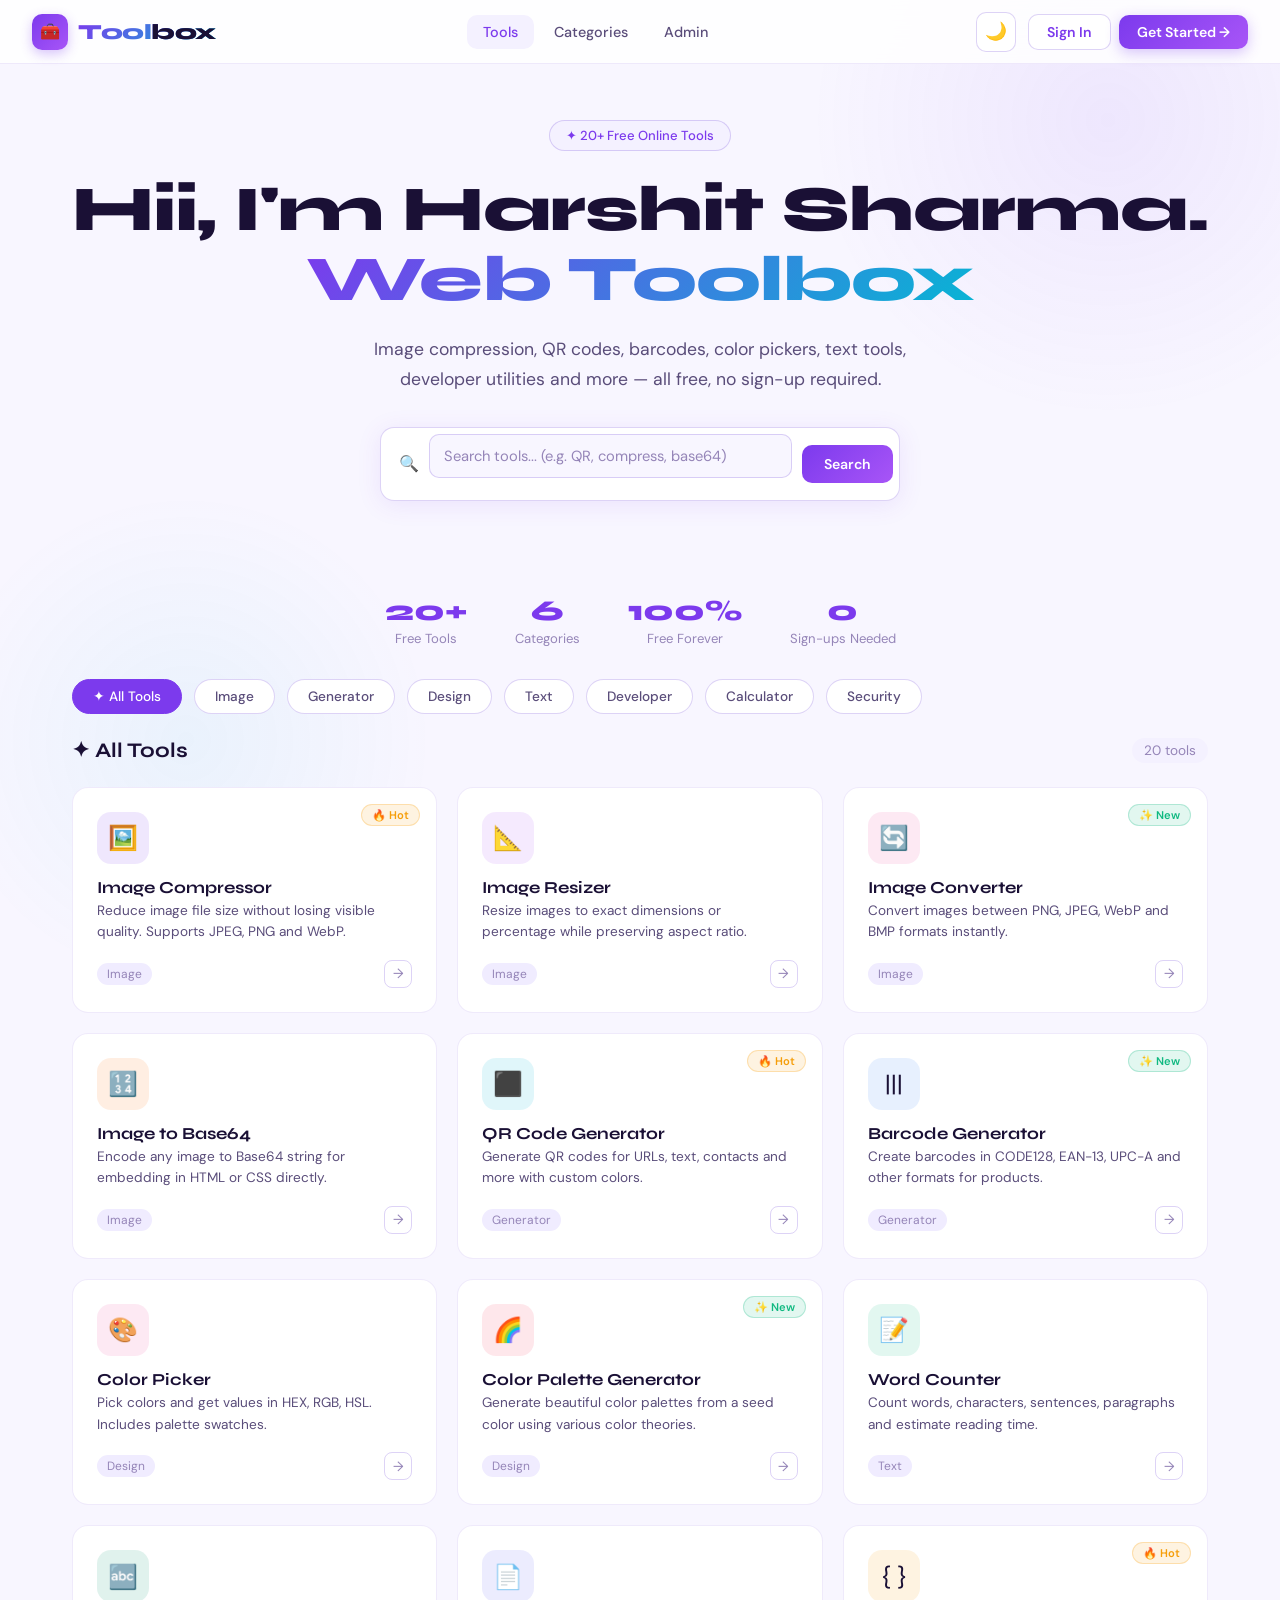
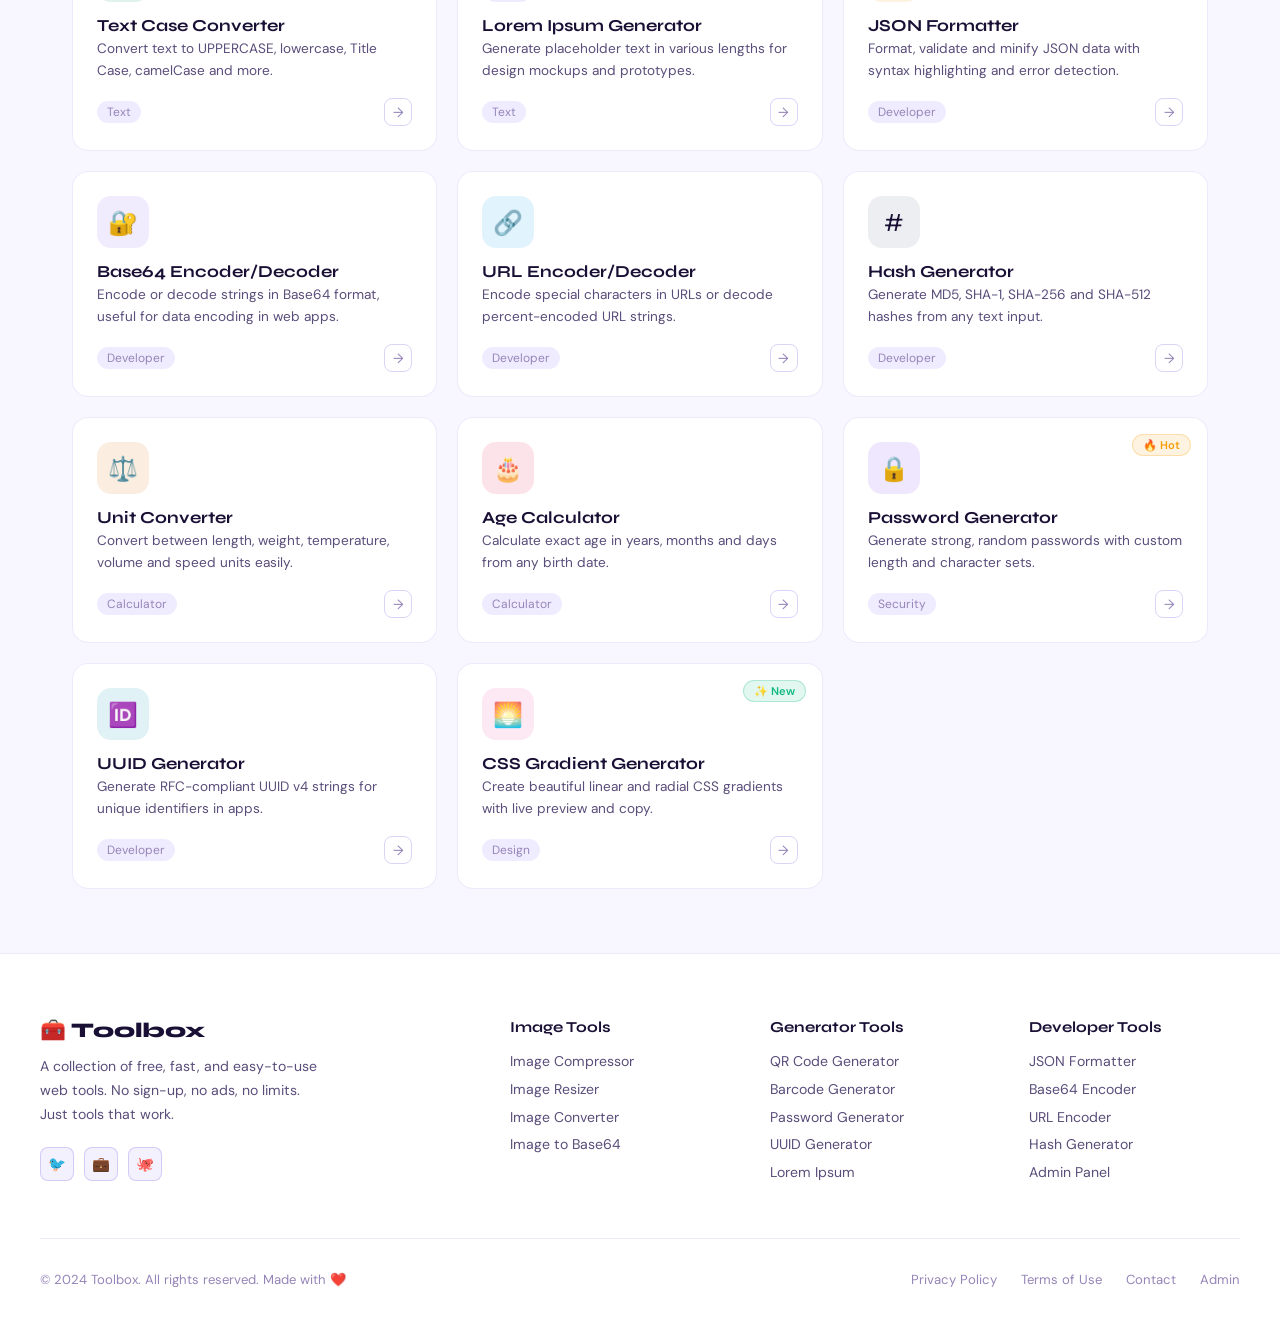
==== commit 32250406: "Add files via upload" ====
--- a/index.html
+++ b/index.html
@@ -3,7 +3,7 @@
 <head>
   <meta charset="UTF-8">
   <meta name="viewport" content="width=device-width, initial-scale=1.0">
-  <title>Toolbox — All Web Tools in One Place</title>
+  <title>Truebox — All Web Tools in One Place</title>
   <link rel="stylesheet" href="css/style.css">
   <script>
     // Apply theme immediately to avoid flash
@@ -55,7 +55,7 @@
     <!-- HERO -->
     <section class="hero">
       <div class="hero-badge">✦ 20+ Free Online Tools</div>
-      <h1>Your Ultimate<br><span class="gradient-text">Web Toolbox</span></h1>
+      <h1>Hii, I'm Harshit Sharma.<br><span class="gradient-text">Web Toolbox</span></h1>
       <p>Image compression, QR codes, barcodes, color pickers, text tools, developer utilities and more — all free, no sign-up required.</p>
       <div class="hero-search">
         <span style="font-size:1rem;color:var(--text3)">🔍</span>
